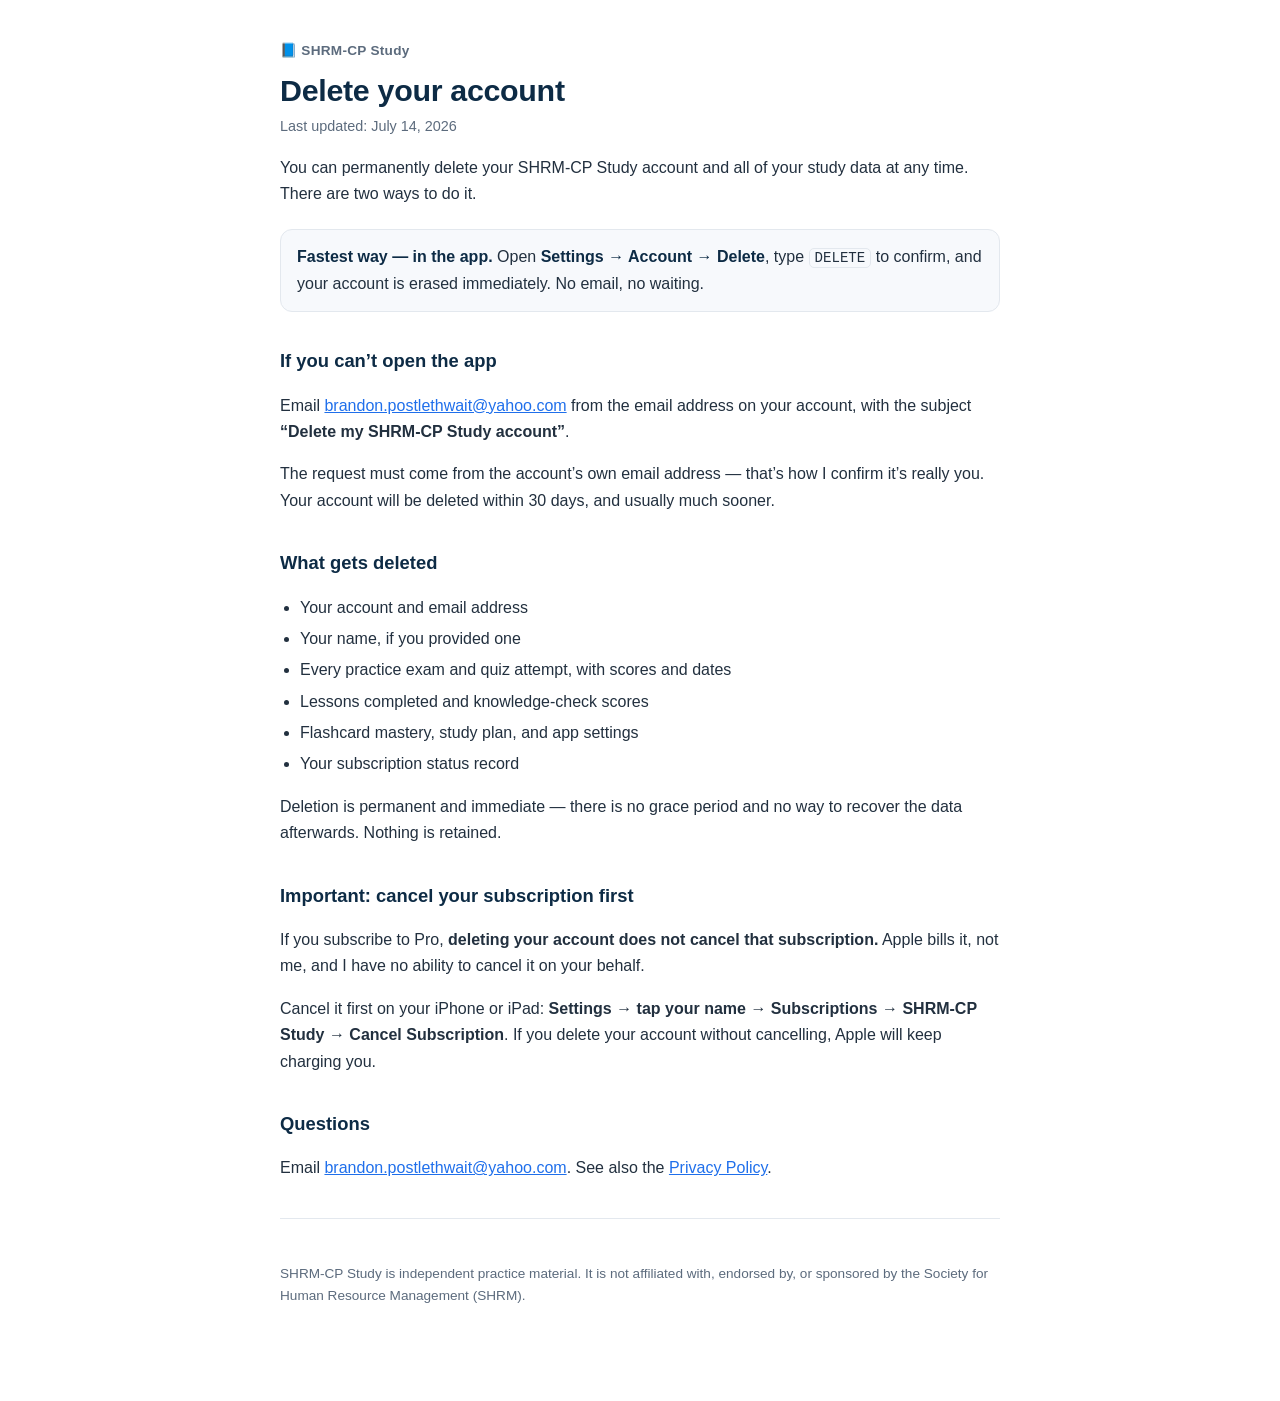
==== delete-account.html @ 6ab80050 "Privacy policy and account-deletion pages Public pages required to submit to the App Store and Googl" ====
<!doctype html>
<html lang="en">
<head>
<meta charset="utf-8" />
<meta name="viewport" content="width=device-width, initial-scale=1" />
<title>Delete your account — SHRM-CP Study</title>
<link rel="stylesheet" href="style.css" />
</head>
<body>
<main>
  <div class="brand">📘 SHRM-CP Study</div>
  <h1>Delete your account</h1>
  <p class="updated">Last updated: July 14, 2026</p>

  <p>You can permanently delete your SHRM-CP Study account and all of your study data at
  any time. There are two ways to do it.</p>

  <div class="tldr">
    <strong>Fastest way — in the app.</strong> Open <strong>Settings → Account →
    Delete</strong>, type <code>DELETE</code> to confirm, and your account is erased
    immediately. No email, no waiting.
  </div>

  <h2>If you can’t open the app</h2>
  <p>Email <a href="mailto:brandon.postlethwait@yahoo.com?subject=Delete%20my%20SHRM-CP%20Study%20account">brandon.postlethwait@yahoo.com</a>
  from the email address on your account, with the subject
  <strong>“Delete my SHRM-CP Study account”</strong>.</p>
  <p>The request must come from the account’s own email address — that’s how I confirm it’s
  really you. Your account will be deleted within 30 days, and usually much sooner.</p>

  <h2>What gets deleted</h2>
  <ul>
    <li>Your account and email address</li>
    <li>Your name, if you provided one</li>
    <li>Every practice exam and quiz attempt, with scores and dates</li>
    <li>Lessons completed and knowledge-check scores</li>
    <li>Flashcard mastery, study plan, and app settings</li>
    <li>Your subscription status record</li>
  </ul>
  <p>Deletion is permanent and immediate — there is no grace period and no way to recover
  the data afterwards. Nothing is retained.</p>

  <h2>Important: cancel your subscription first</h2>
  <p>If you subscribe to Pro, <strong>deleting your account does not cancel that
  subscription.</strong> Apple bills it, not me, and I have no ability to cancel it on
  your behalf.</p>
  <p>Cancel it first on your iPhone or iPad: <strong>Settings → tap your name → Subscriptions
  → SHRM-CP Study → Cancel Subscription</strong>. If you delete your account without
  cancelling, Apple will keep charging you.</p>

  <h2>Questions</h2>
  <p>Email <a href="mailto:brandon.postlethwait@yahoo.com">brandon.postlethwait@yahoo.com</a>.
  See also the <a href="privacy.html">Privacy Policy</a>.</p>

  <hr />
  <p class="foot">SHRM-CP Study is independent practice material. It is not affiliated
  with, endorsed by, or sponsored by the Society for Human Resource Management (SHRM).</p>
</main>
</body>
</html>
---- style.css ----
:root {
  --ink: #0d2b45;
  --body: #22303f;
  --muted: #5c6b7d;
  --line: #e3e8ee;
  --blue: #1f6feb;
  --bg: #ffffff;
  --card: #f7f9fc;
}
@media (prefers-color-scheme: dark) {
  :root {
    --ink: #e8eef6; --body: #c7d2de; --muted: #93a1b1;
    --line: #26303c; --blue: #6ea8fe; --bg: #0f151c; --card: #161e27;
  }
}
* { box-sizing: border-box; }
body {
  margin: 0;
  padding: 40px 20px 80px;
  background: var(--bg);
  color: var(--body);
  font: 16px/1.65 -apple-system, BlinkMacSystemFont, "Segoe UI", Roboto, Helvetica, Arial, sans-serif;
  -webkit-text-size-adjust: 100%;
}
main { max-width: 720px; margin: 0 auto; }
.brand {
  display: flex; align-items: center; gap: 8px;
  font-weight: 600; color: var(--muted); font-size: 0.85rem;
  letter-spacing: 0.02em; margin-bottom: 10px;
}
h1 { color: var(--ink); font-size: 1.9rem; line-height: 1.2; margin: 0 0 6px; letter-spacing: -0.01em; }
h2 { color: var(--ink); font-size: 1.15rem; margin: 34px 0 8px; }
h3 { color: var(--ink); font-size: 1rem; margin: 20px 0 4px; }
.updated { color: var(--muted); font-size: 0.9rem; margin: 0 0 8px; }
a { color: var(--blue); }
ul { padding-left: 20px; }
li { margin: 5px 0; }
hr { border: none; border-top: 1px solid var(--line); margin: 36px 0; }
.tldr {
  background: var(--card); border: 1px solid var(--line);
  border-radius: 12px; padding: 14px 16px; margin: 22px 0;
}
.tldr strong { color: var(--ink); }
.note { color: var(--muted); font-size: 0.9rem; }
.foot { margin-top: 44px; color: var(--muted); font-size: 0.85rem; }
code {
  background: var(--card); border: 1px solid var(--line);
  padding: 1px 5px; border-radius: 5px; font-size: 0.88em;
}
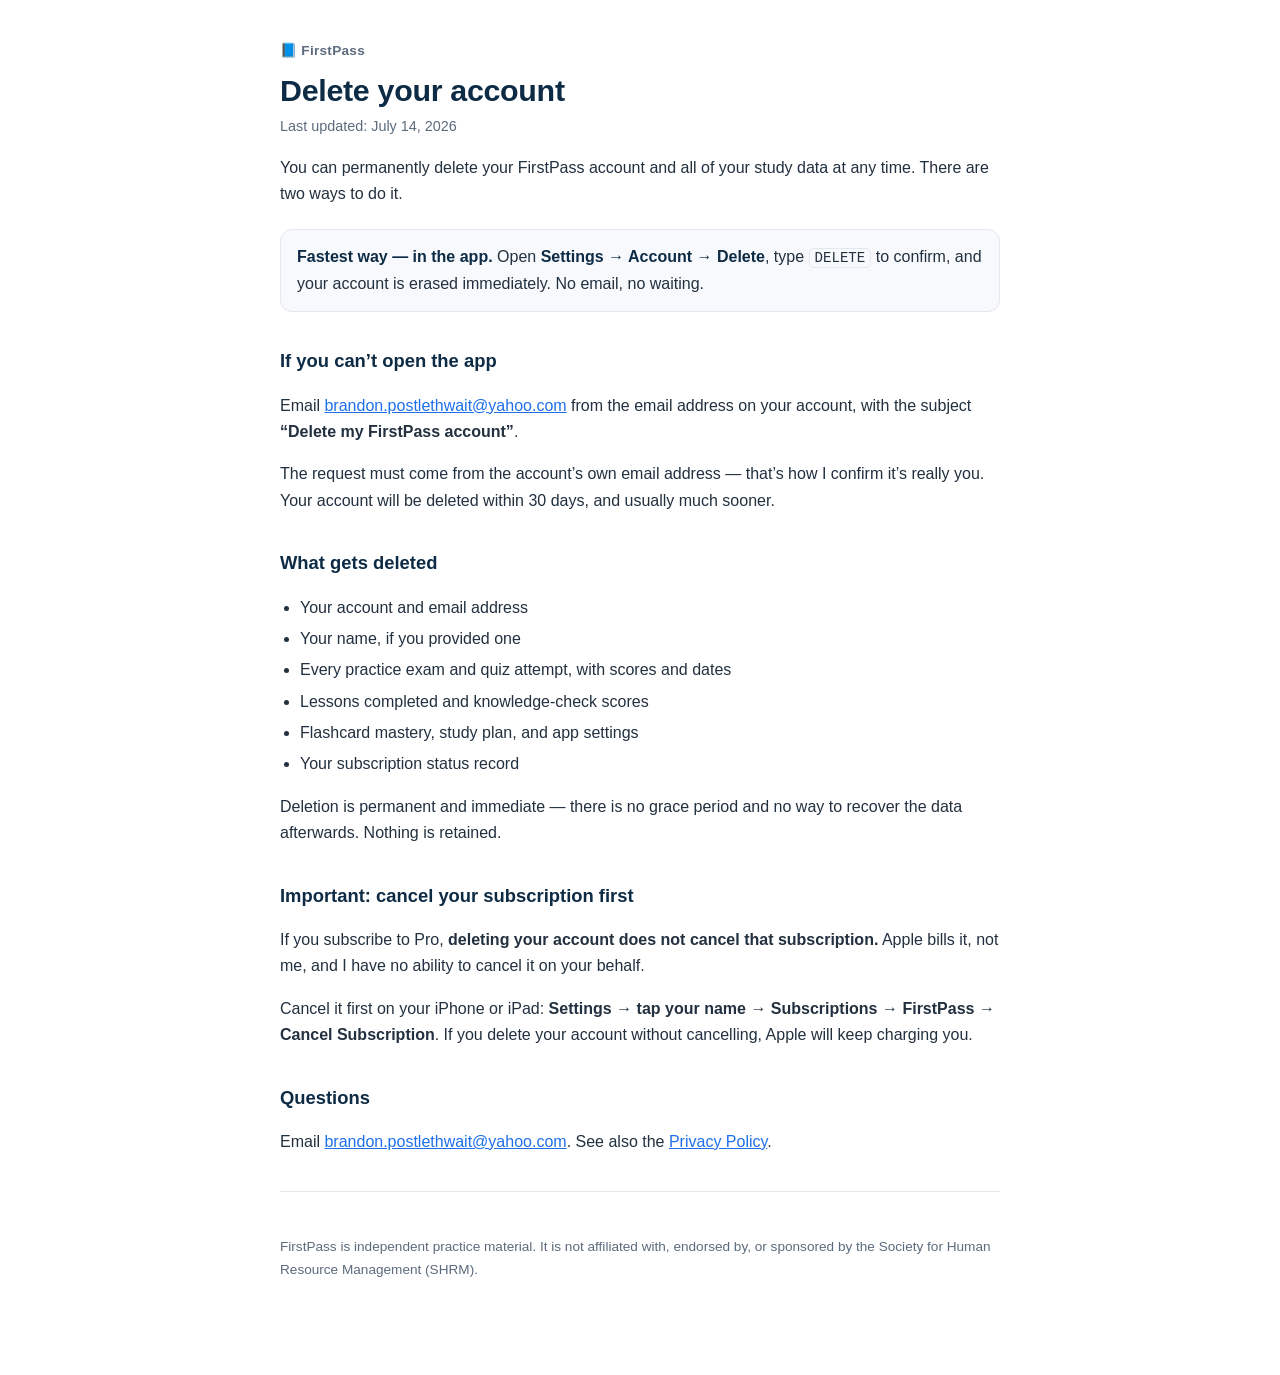
==== commit a671f2f2: "Rebrand: SHRM-CP Study -> FirstPass; cover both CP & SCP exams Co-Authored-By: Claude Fable 5 <norep" ====
--- a/delete-account.html
+++ b/delete-account.html
@@ -3,16 +3,16 @@
 <head>
 <meta charset="utf-8" />
 <meta name="viewport" content="width=device-width, initial-scale=1" />
-<title>Delete your account — SHRM-CP Study</title>
+<title>Delete your account — FirstPass</title>
 <link rel="stylesheet" href="style.css" />
 </head>
 <body>
 <main>
-  <div class="brand">📘 SHRM-CP Study</div>
+  <div class="brand">📘 FirstPass</div>
   <h1>Delete your account</h1>
   <p class="updated">Last updated: July 14, 2026</p>
 
-  <p>You can permanently delete your SHRM-CP Study account and all of your study data at
+  <p>You can permanently delete your FirstPass account and all of your study data at
   any time. There are two ways to do it.</p>
 
   <div class="tldr">
@@ -22,9 +22,9 @@
   </div>
 
   <h2>If you can’t open the app</h2>
-  <p>Email <a href="mailto:brandon.postlethwait@yahoo.com?subject=Delete%20my%20SHRM-CP%20Study%20account">brandon.postlethwait@yahoo.com</a>
+  <p>Email <a href="mailto:brandon.postlethwait@yahoo.com?subject=Delete%20my%20FirstPass%20account">brandon.postlethwait@yahoo.com</a>
   from the email address on your account, with the subject
-  <strong>“Delete my SHRM-CP Study account”</strong>.</p>
+  <strong>“Delete my FirstPass account”</strong>.</p>
   <p>The request must come from the account’s own email address — that’s how I confirm it’s
   really you. Your account will be deleted within 30 days, and usually much sooner.</p>
 
@@ -45,7 +45,7 @@
   subscription.</strong> Apple bills it, not me, and I have no ability to cancel it on
   your behalf.</p>
   <p>Cancel it first on your iPhone or iPad: <strong>Settings → tap your name → Subscriptions
-  → SHRM-CP Study → Cancel Subscription</strong>. If you delete your account without
+  → FirstPass → Cancel Subscription</strong>. If you delete your account without
   cancelling, Apple will keep charging you.</p>
 
   <h2>Questions</h2>
@@ -53,7 +53,7 @@
   See also the <a href="privacy.html">Privacy Policy</a>.</p>
 
   <hr />
-  <p class="foot">SHRM-CP Study is independent practice material. It is not affiliated
+  <p class="foot">FirstPass is independent practice material. It is not affiliated
   with, endorsed by, or sponsored by the Society for Human Resource Management (SHRM).</p>
 </main>
 </body>
